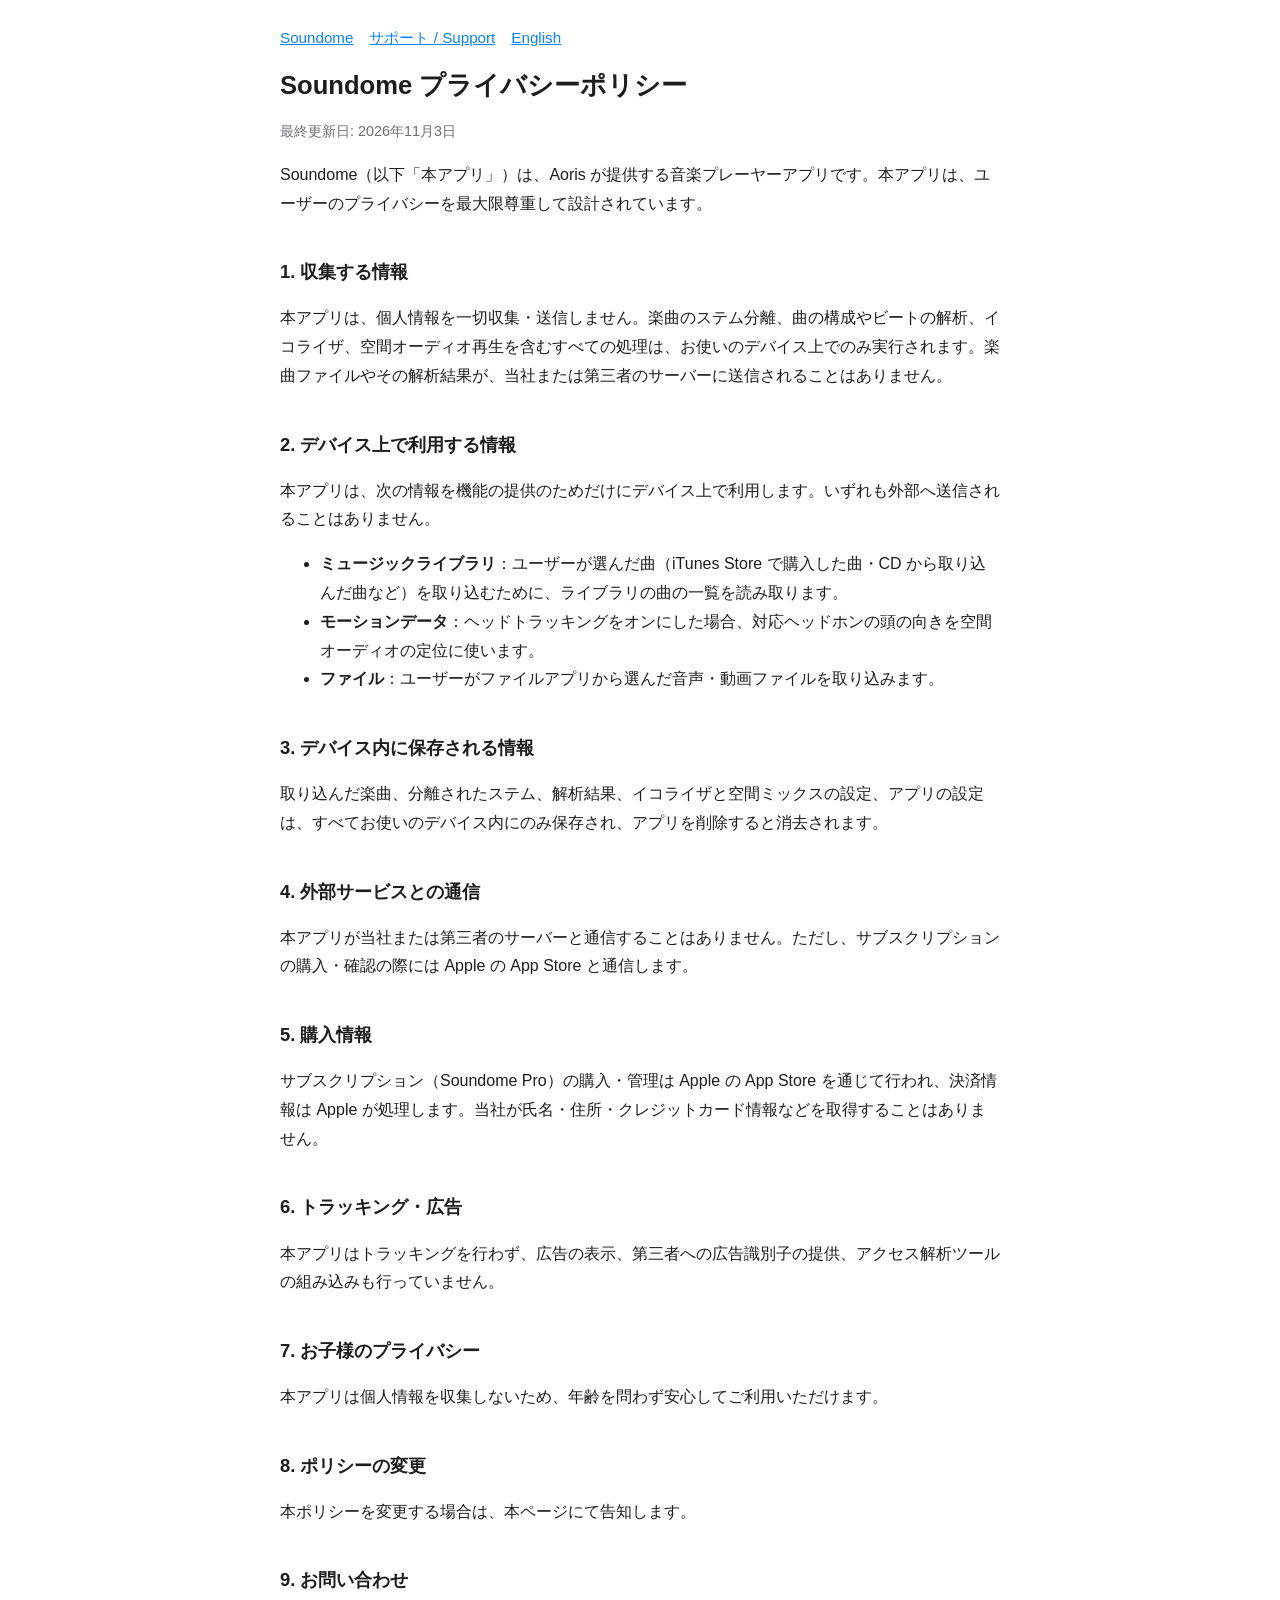
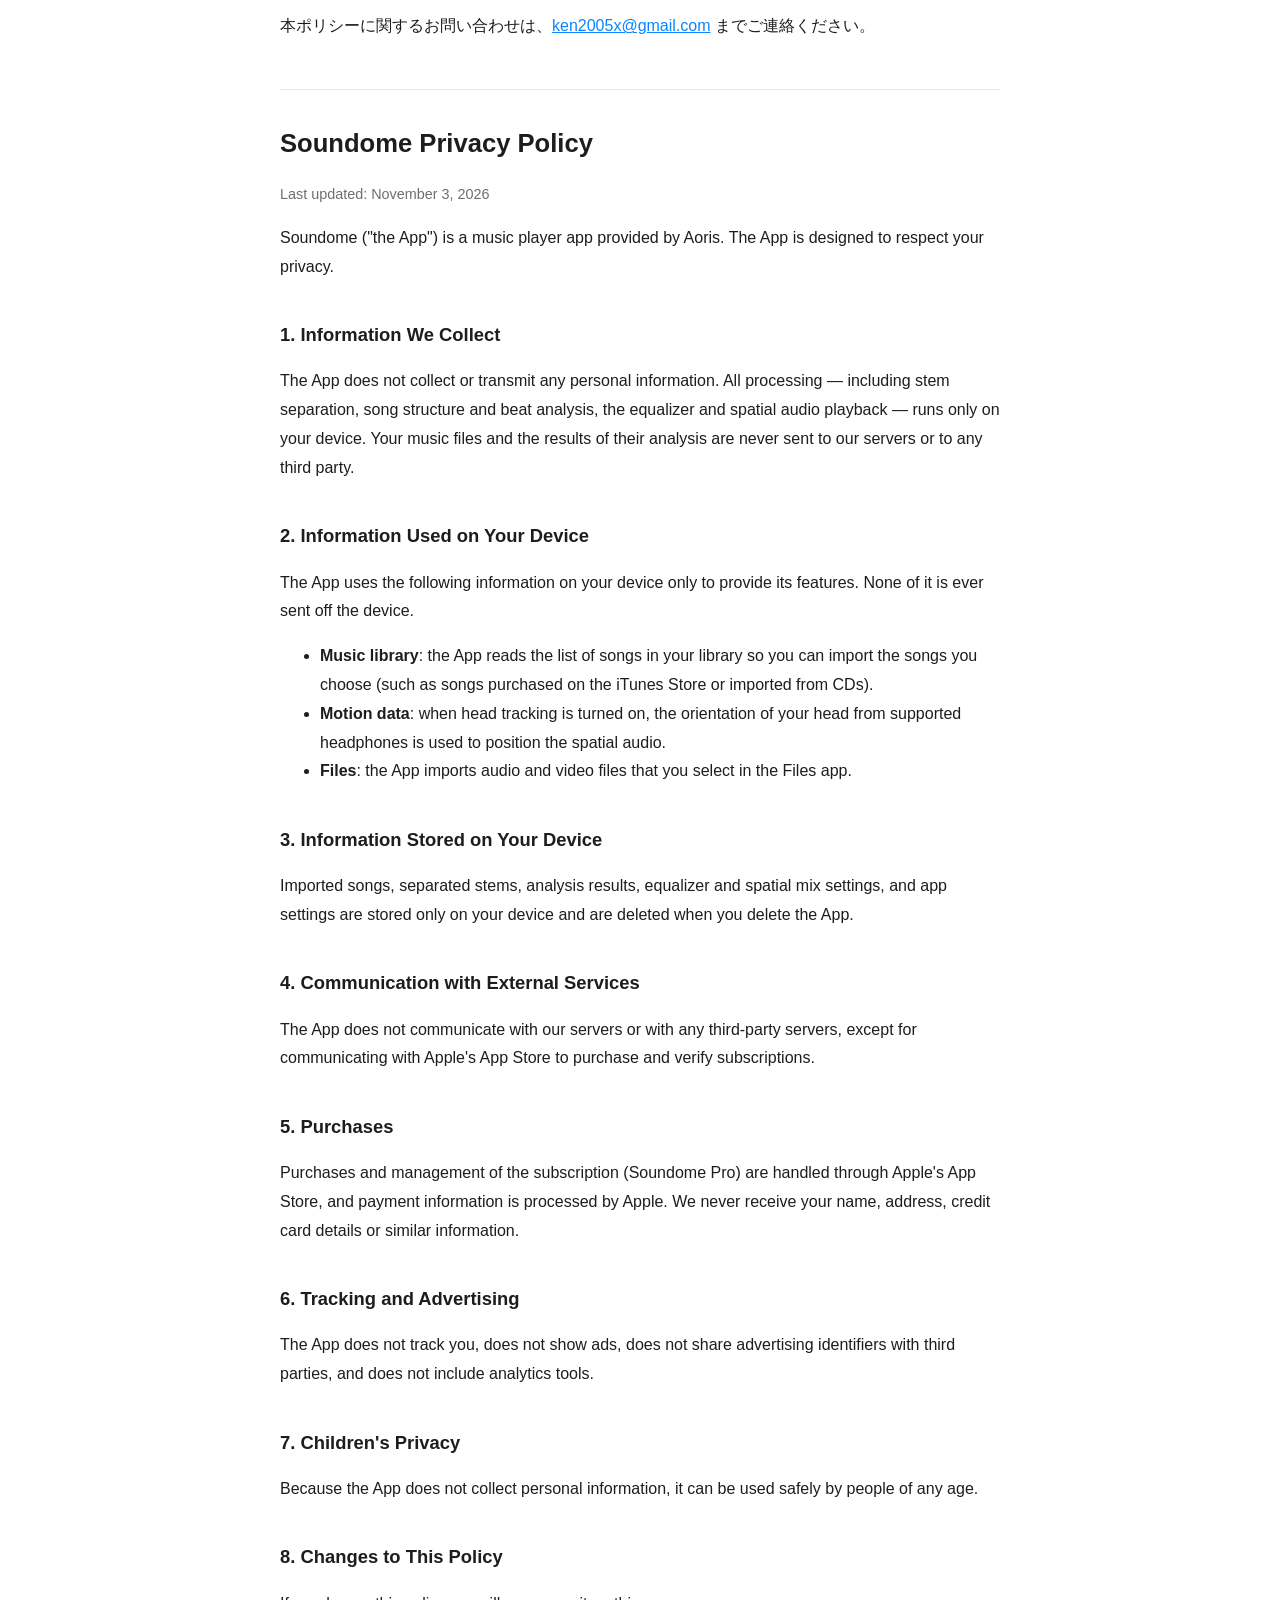
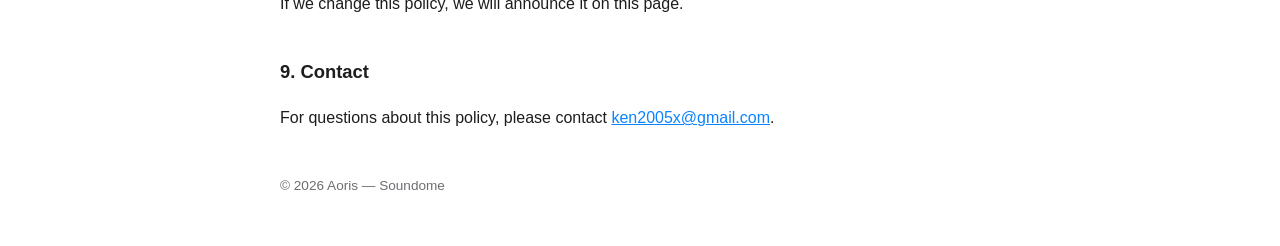
==== privacy.html @ fa733f32 "Soundome support and privacy pages" ====
<!DOCTYPE html>
<html lang="ja">
<head>
<meta charset="UTF-8">
<meta name="viewport" content="width=device-width, initial-scale=1">
<title>Soundome プライバシーポリシー / Privacy Policy</title>
<link rel="stylesheet" href="style.css">
</head>
<body>
<nav><a href="index.html">Soundome</a><a href="support.html">サポート / Support</a><a href="#en">English</a></nav>

<h1>Soundome プライバシーポリシー</h1>
<p class="muted">最終更新日: 2026年11月3日</p>

<p>Soundome（以下「本アプリ」）は、Aoris が提供する音楽プレーヤーアプリです。本アプリは、ユーザーのプライバシーを最大限尊重して設計されています。</p>

<h2>1. 収集する情報</h2>
<p>本アプリは、個人情報を一切収集・送信しません。楽曲のステム分離、曲の構成やビートの解析、イコライザ、空間オーディオ再生を含むすべての処理は、お使いのデバイス上でのみ実行されます。楽曲ファイルやその解析結果が、当社または第三者のサーバーに送信されることはありません。</p>

<h2>2. デバイス上で利用する情報</h2>
<p>本アプリは、次の情報を機能の提供のためだけにデバイス上で利用します。いずれも外部へ送信されることはありません。</p>
<ul>
  <li><strong>ミュージックライブラリ</strong>：ユーザーが選んだ曲（iTunes Store で購入した曲・CD から取り込んだ曲など）を取り込むために、ライブラリの曲の一覧を読み取ります。</li>
  <li><strong>モーションデータ</strong>：ヘッドトラッキングをオンにした場合、対応ヘッドホンの頭の向きを空間オーディオの定位に使います。</li>
  <li><strong>ファイル</strong>：ユーザーがファイルアプリから選んだ音声・動画ファイルを取り込みます。</li>
</ul>

<h2>3. デバイス内に保存される情報</h2>
<p>取り込んだ楽曲、分離されたステム、解析結果、イコライザと空間ミックスの設定、アプリの設定は、すべてお使いのデバイス内にのみ保存され、アプリを削除すると消去されます。</p>

<h2>4. 外部サービスとの通信</h2>
<p>本アプリが当社または第三者のサーバーと通信することはありません。ただし、サブスクリプションの購入・確認の際には Apple の App Store と通信します。</p>

<h2>5. 購入情報</h2>
<p>サブスクリプション（Soundome Pro）の購入・管理は Apple の App Store を通じて行われ、決済情報は Apple が処理します。当社が氏名・住所・クレジットカード情報などを取得することはありません。</p>

<h2>6. トラッキング・広告</h2>
<p>本アプリはトラッキングを行わず、広告の表示、第三者への広告識別子の提供、アクセス解析ツールの組み込みも行っていません。</p>

<h2>7. お子様のプライバシー</h2>
<p>本アプリは個人情報を収集しないため、年齢を問わず安心してご利用いただけます。</p>

<h2>8. ポリシーの変更</h2>
<p>本ポリシーを変更する場合は、本ページにて告知します。</p>

<h2>9. お問い合わせ</h2>
<p>本ポリシーに関するお問い合わせは、<a href="mailto:ken2005x@gmail.com">ken2005x@gmail.com</a> までご連絡ください。</p>

<section class="lang" id="en" lang="en">
<h1>Soundome Privacy Policy</h1>
<p class="muted">Last updated: November 3, 2026</p>

<p>Soundome ("the App") is a music player app provided by Aoris. The App is designed to respect your privacy.</p>

<h2>1. Information We Collect</h2>
<p>The App does not collect or transmit any personal information. All processing — including stem separation, song structure and beat analysis, the equalizer and spatial audio playback — runs only on your device. Your music files and the results of their analysis are never sent to our servers or to any third party.</p>

<h2>2. Information Used on Your Device</h2>
<p>The App uses the following information on your device only to provide its features. None of it is ever sent off the device.</p>
<ul>
  <li><strong>Music library</strong>: the App reads the list of songs in your library so you can import the songs you choose (such as songs purchased on the iTunes Store or imported from CDs).</li>
  <li><strong>Motion data</strong>: when head tracking is turned on, the orientation of your head from supported headphones is used to position the spatial audio.</li>
  <li><strong>Files</strong>: the App imports audio and video files that you select in the Files app.</li>
</ul>

<h2>3. Information Stored on Your Device</h2>
<p>Imported songs, separated stems, analysis results, equalizer and spatial mix settings, and app settings are stored only on your device and are deleted when you delete the App.</p>

<h2>4. Communication with External Services</h2>
<p>The App does not communicate with our servers or with any third-party servers, except for communicating with Apple's App Store to purchase and verify subscriptions.</p>

<h2>5. Purchases</h2>
<p>Purchases and management of the subscription (Soundome Pro) are handled through Apple's App Store, and payment information is processed by Apple. We never receive your name, address, credit card details or similar information.</p>

<h2>6. Tracking and Advertising</h2>
<p>The App does not track you, does not show ads, does not share advertising identifiers with third parties, and does not include analytics tools.</p>

<h2>7. Children's Privacy</h2>
<p>Because the App does not collect personal information, it can be used safely by people of any age.</p>

<h2>8. Changes to This Policy</h2>
<p>If we change this policy, we will announce it on this page.</p>

<h2>9. Contact</h2>
<p>For questions about this policy, please contact <a href="mailto:ken2005x@gmail.com">ken2005x@gmail.com</a>.</p>
</section>

<footer>© 2026 Aoris — Soundome</footer>
</body>
</html>
---- style.css ----
:root { color-scheme: light dark; --fg: #1d1d1f; --muted: #6e6e73; --bg: #ffffff; --accent: #0a84ff; --rule: #e5e5ea; }
@media (prefers-color-scheme: dark) { :root { --fg: #f5f5f7; --muted: #a1a1a6; --bg: #000000; --rule: #2c2c2e; } }
body { font-family: -apple-system, "Hiragino Sans", "Helvetica Neue", sans-serif; max-width: 720px; margin: 0 auto; padding: 24px 16px 48px; line-height: 1.8; color: var(--fg); background: var(--bg); }
h1 { font-size: 1.6em; line-height: 1.3; } h2 { font-size: 1.15em; margin-top: 2em; }
a { color: var(--accent); }
nav { display: flex; gap: 16px; flex-wrap: wrap; font-size: 0.95em; margin-bottom: 8px; }
.lang { border-top: 1px solid var(--rule); margin-top: 3em; padding-top: 1em; }
.muted { color: var(--muted); font-size: 0.9em; }
footer { margin-top: 3em; color: var(--muted); font-size: 0.85em; }
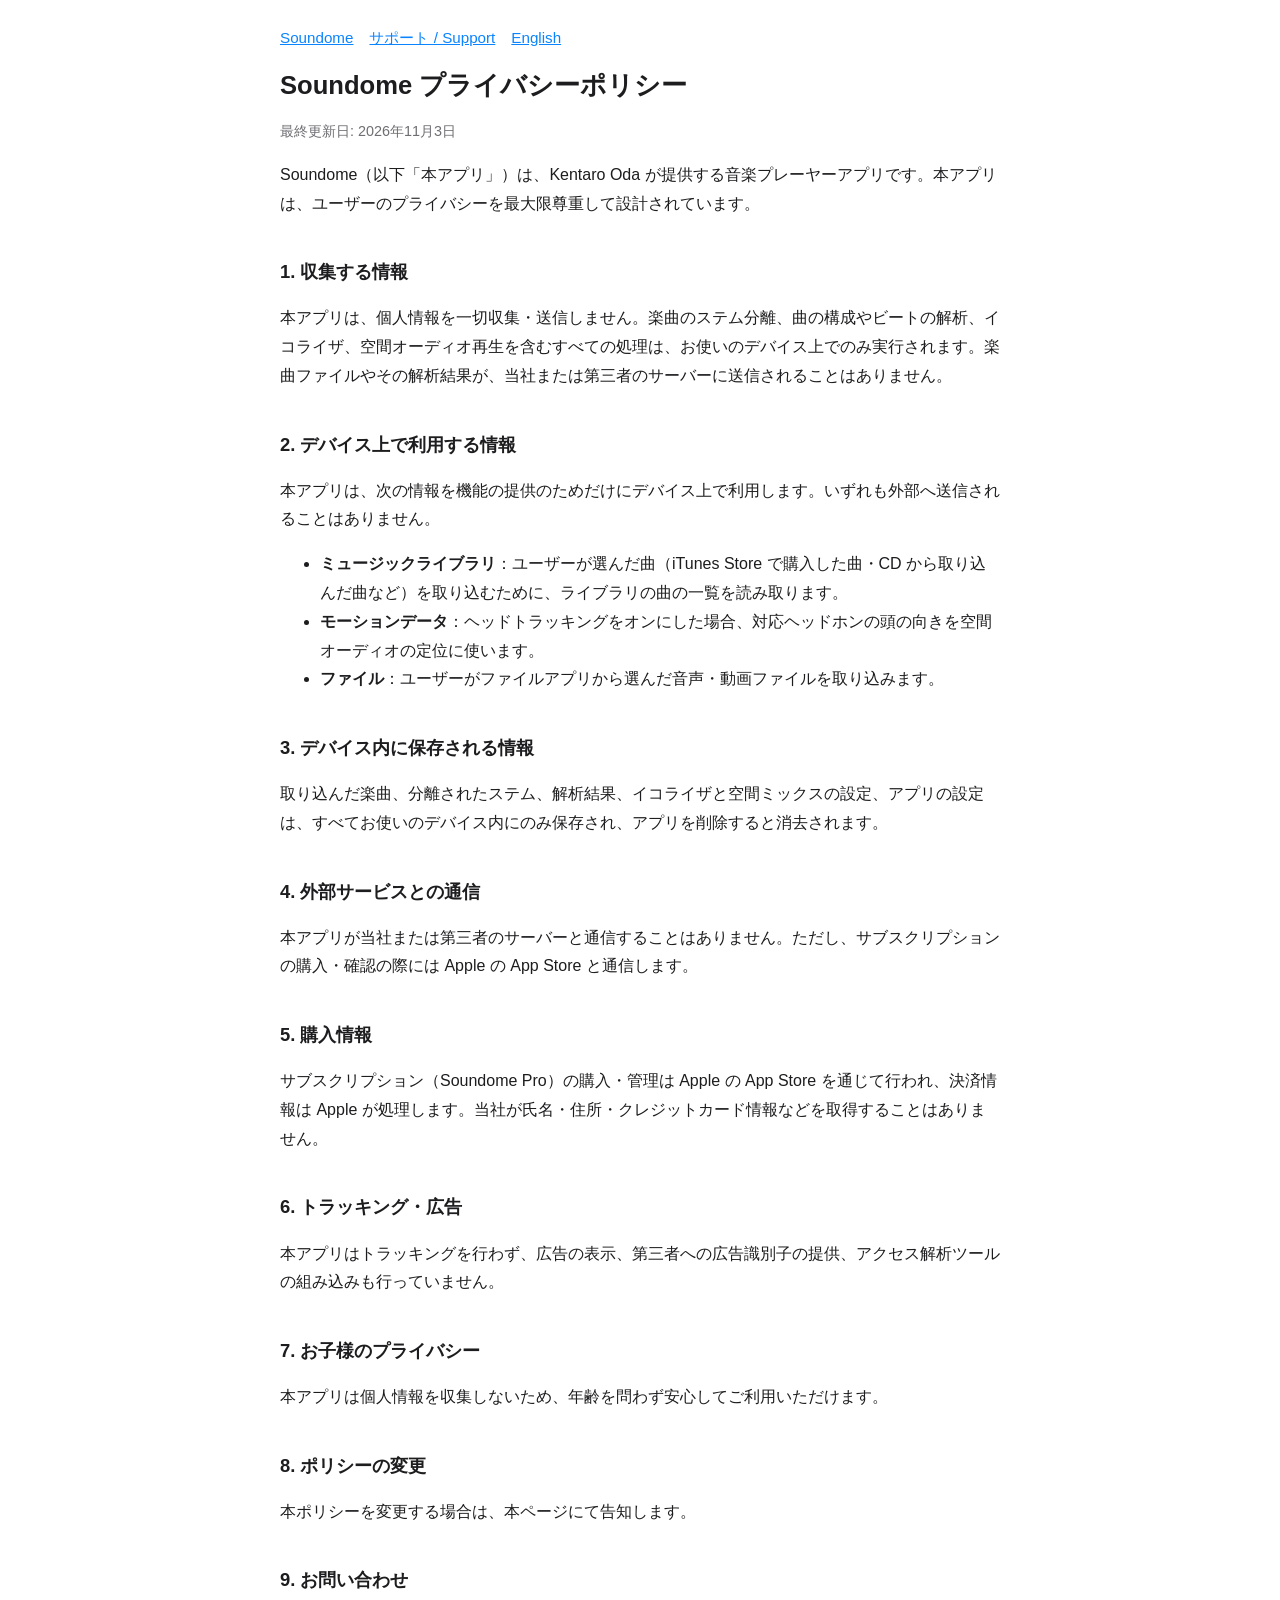
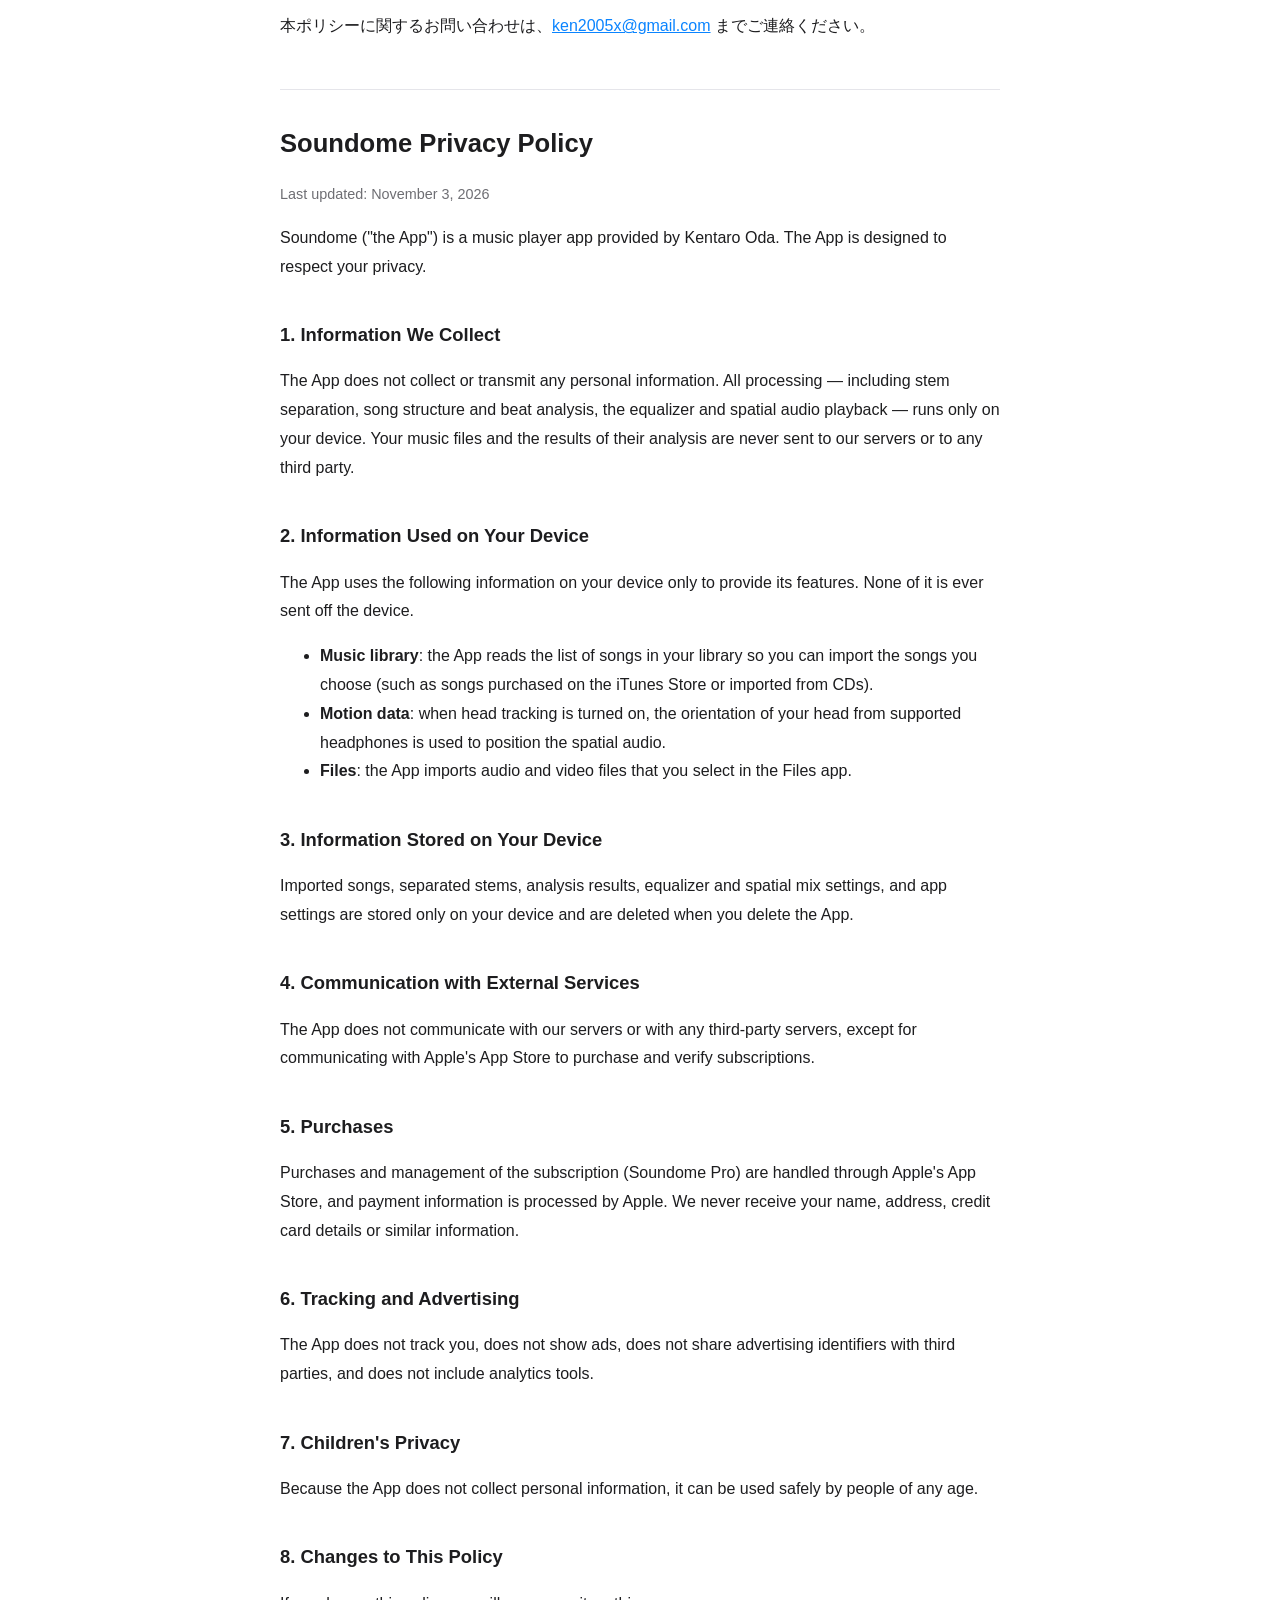
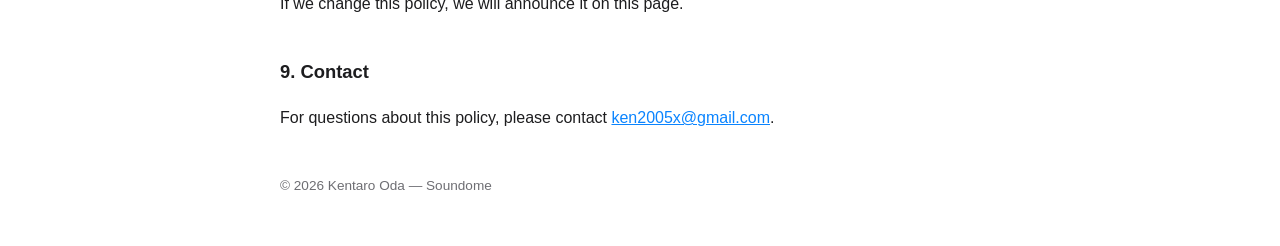
==== commit ebbc0225: "Remove developer brand name from pages" ====
--- a/privacy.html
+++ b/privacy.html
@@ -12,7 +12,7 @@
 <h1>Soundome プライバシーポリシー</h1>
 <p class="muted">最終更新日: 2026年11月3日</p>
 
-<p>Soundome（以下「本アプリ」）は、Aoris が提供する音楽プレーヤーアプリです。本アプリは、ユーザーのプライバシーを最大限尊重して設計されています。</p>
+<p>Soundome（以下「本アプリ」）は、Kentaro Oda が提供する音楽プレーヤーアプリです。本アプリは、ユーザーのプライバシーを最大限尊重して設計されています。</p>
 
 <h2>1. 収集する情報</h2>
 <p>本アプリは、個人情報を一切収集・送信しません。楽曲のステム分離、曲の構成やビートの解析、イコライザ、空間オーディオ再生を含むすべての処理は、お使いのデバイス上でのみ実行されます。楽曲ファイルやその解析結果が、当社または第三者のサーバーに送信されることはありません。</p>
@@ -50,7 +50,7 @@
 <h1>Soundome Privacy Policy</h1>
 <p class="muted">Last updated: November 3, 2026</p>
 
-<p>Soundome ("the App") is a music player app provided by Aoris. The App is designed to respect your privacy.</p>
+<p>Soundome ("the App") is a music player app provided by Kentaro Oda. The App is designed to respect your privacy.</p>
 
 <h2>1. Information We Collect</h2>
 <p>The App does not collect or transmit any personal information. All processing — including stem separation, song structure and beat analysis, the equalizer and spatial audio playback — runs only on your device. Your music files and the results of their analysis are never sent to our servers or to any third party.</p>
@@ -85,6 +85,6 @@
 <p>For questions about this policy, please contact <a href="mailto:ken2005x@gmail.com">ken2005x@gmail.com</a>.</p>
 </section>
 
-<footer>© 2026 Aoris — Soundome</footer>
+<footer>© 2026 Kentaro Oda — Soundome</footer>
 </body>
 </html>
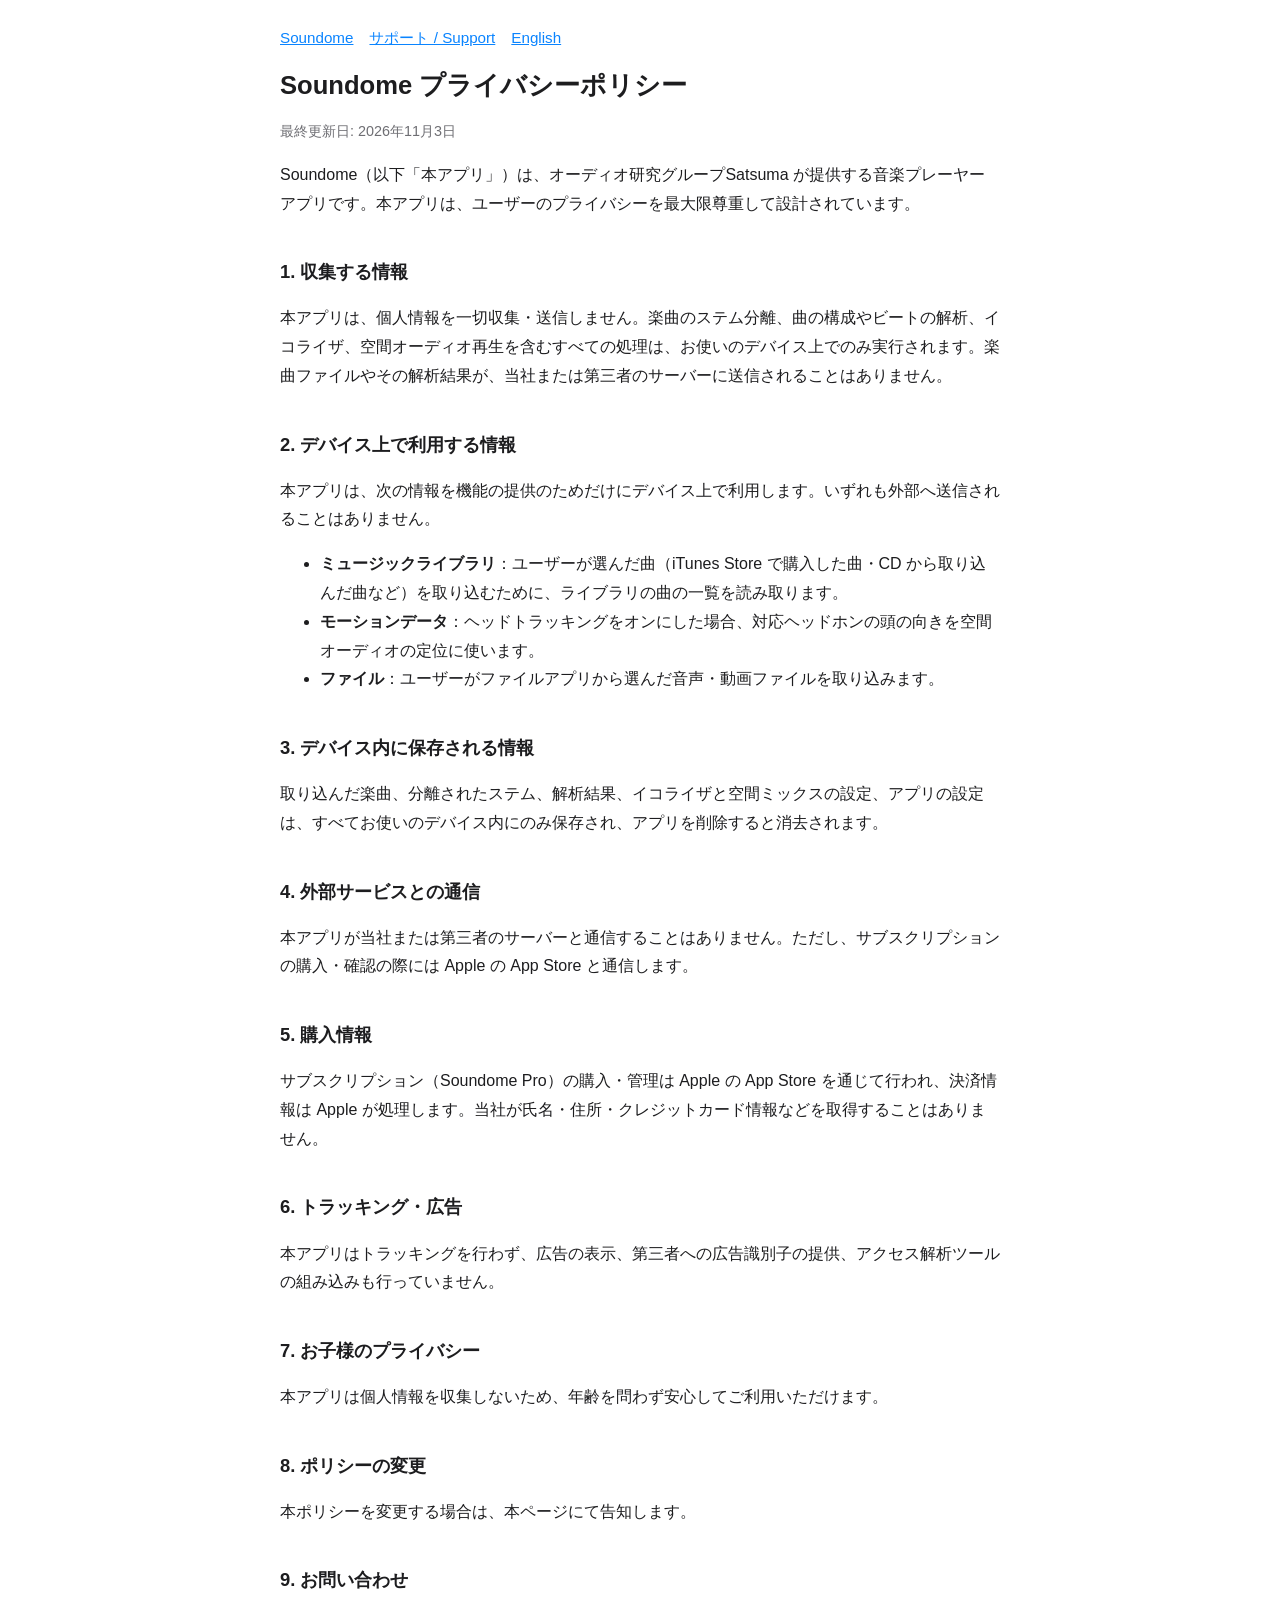
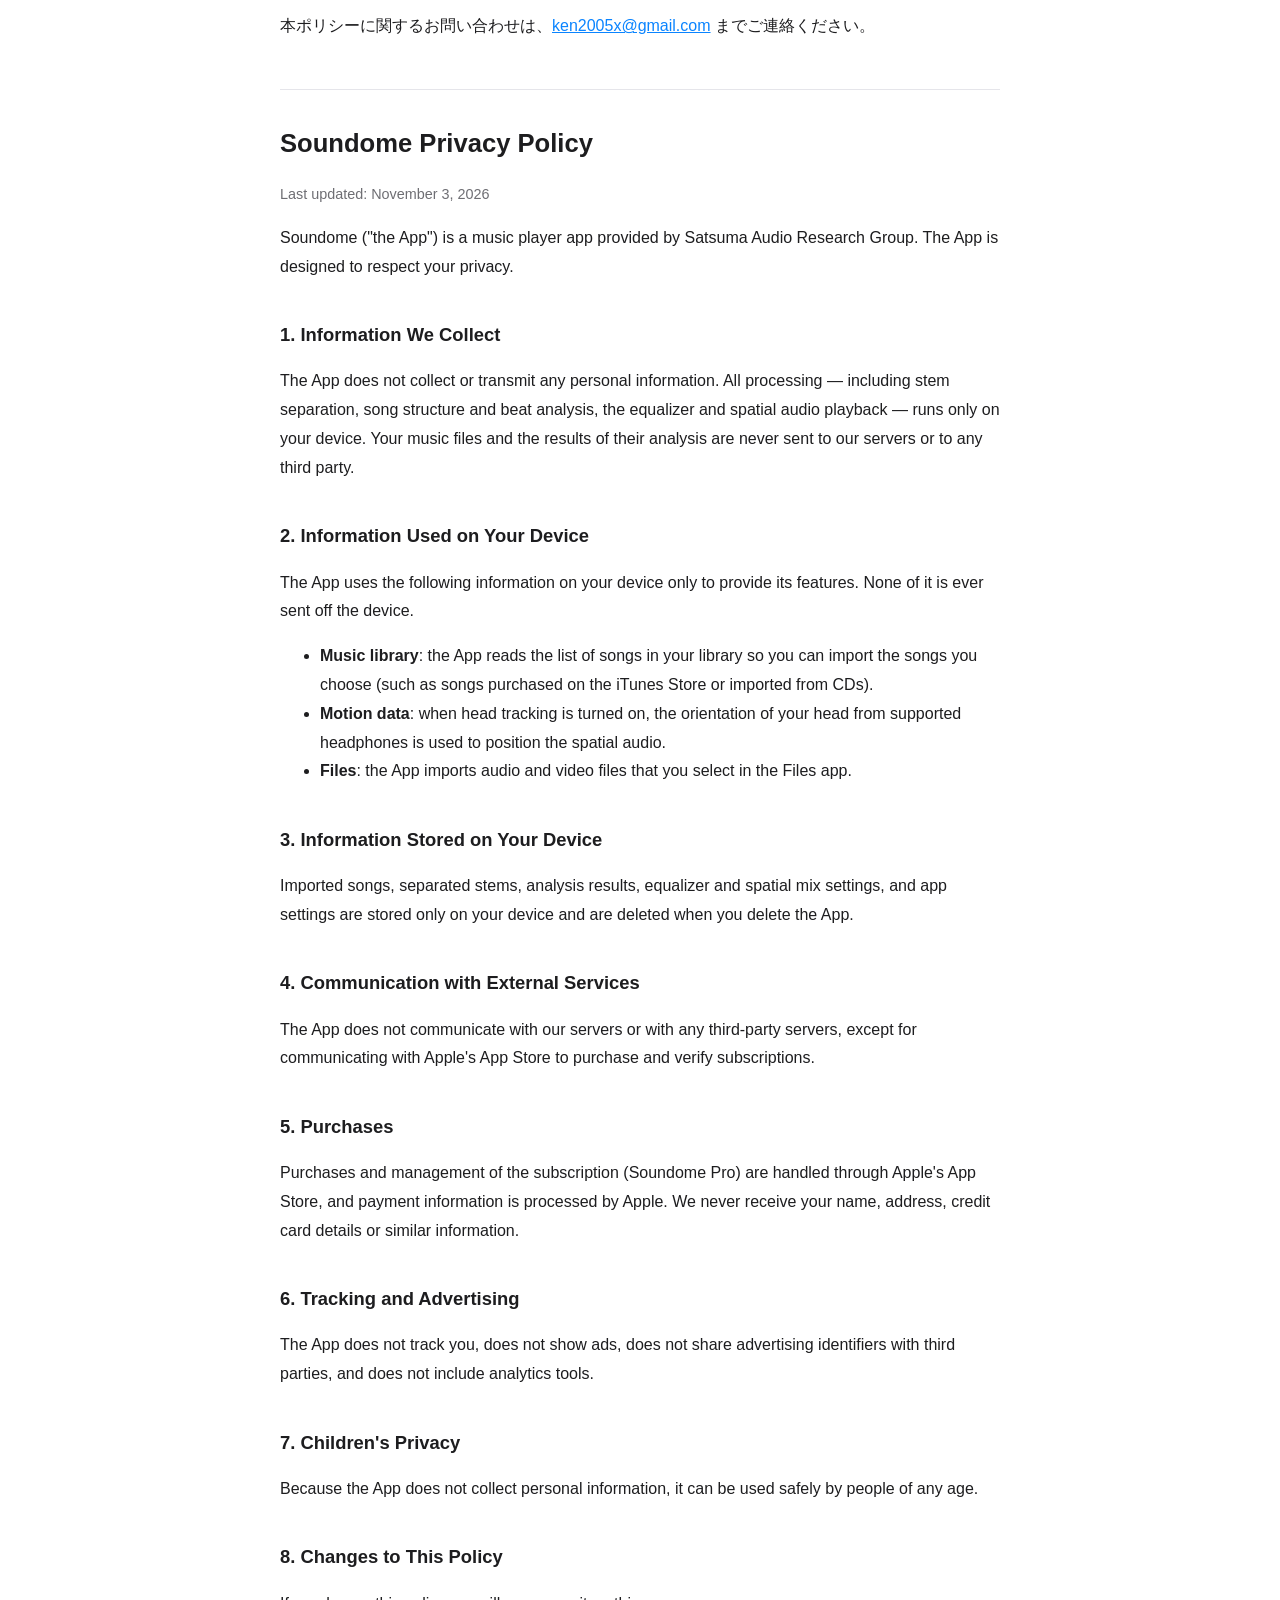
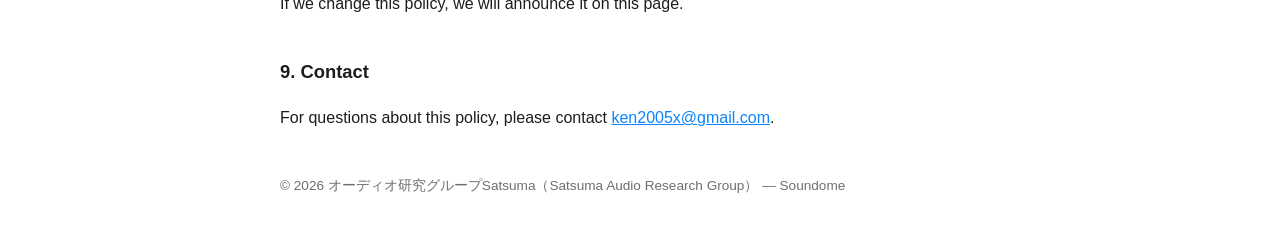
==== commit 0c8134db: "Use Satsuma Audio Research Group as provider name" ====
--- a/privacy.html
+++ b/privacy.html
@@ -12,7 +12,7 @@
 <h1>Soundome プライバシーポリシー</h1>
 <p class="muted">最終更新日: 2026年11月3日</p>
 
-<p>Soundome（以下「本アプリ」）は、Kentaro Oda が提供する音楽プレーヤーアプリです。本アプリは、ユーザーのプライバシーを最大限尊重して設計されています。</p>
+<p>Soundome（以下「本アプリ」）は、オーディオ研究グループSatsuma が提供する音楽プレーヤーアプリです。本アプリは、ユーザーのプライバシーを最大限尊重して設計されています。</p>
 
 <h2>1. 収集する情報</h2>
 <p>本アプリは、個人情報を一切収集・送信しません。楽曲のステム分離、曲の構成やビートの解析、イコライザ、空間オーディオ再生を含むすべての処理は、お使いのデバイス上でのみ実行されます。楽曲ファイルやその解析結果が、当社または第三者のサーバーに送信されることはありません。</p>
@@ -50,7 +50,7 @@
 <h1>Soundome Privacy Policy</h1>
 <p class="muted">Last updated: November 3, 2026</p>
 
-<p>Soundome ("the App") is a music player app provided by Kentaro Oda. The App is designed to respect your privacy.</p>
+<p>Soundome ("the App") is a music player app provided by Satsuma Audio Research Group. The App is designed to respect your privacy.</p>
 
 <h2>1. Information We Collect</h2>
 <p>The App does not collect or transmit any personal information. All processing — including stem separation, song structure and beat analysis, the equalizer and spatial audio playback — runs only on your device. Your music files and the results of their analysis are never sent to our servers or to any third party.</p>
@@ -85,6 +85,6 @@
 <p>For questions about this policy, please contact <a href="mailto:ken2005x@gmail.com">ken2005x@gmail.com</a>.</p>
 </section>
 
-<footer>© 2026 Kentaro Oda — Soundome</footer>
+<footer>© 2026 オーディオ研究グループSatsuma（Satsuma Audio Research Group） — Soundome</footer>
 </body>
 </html>
